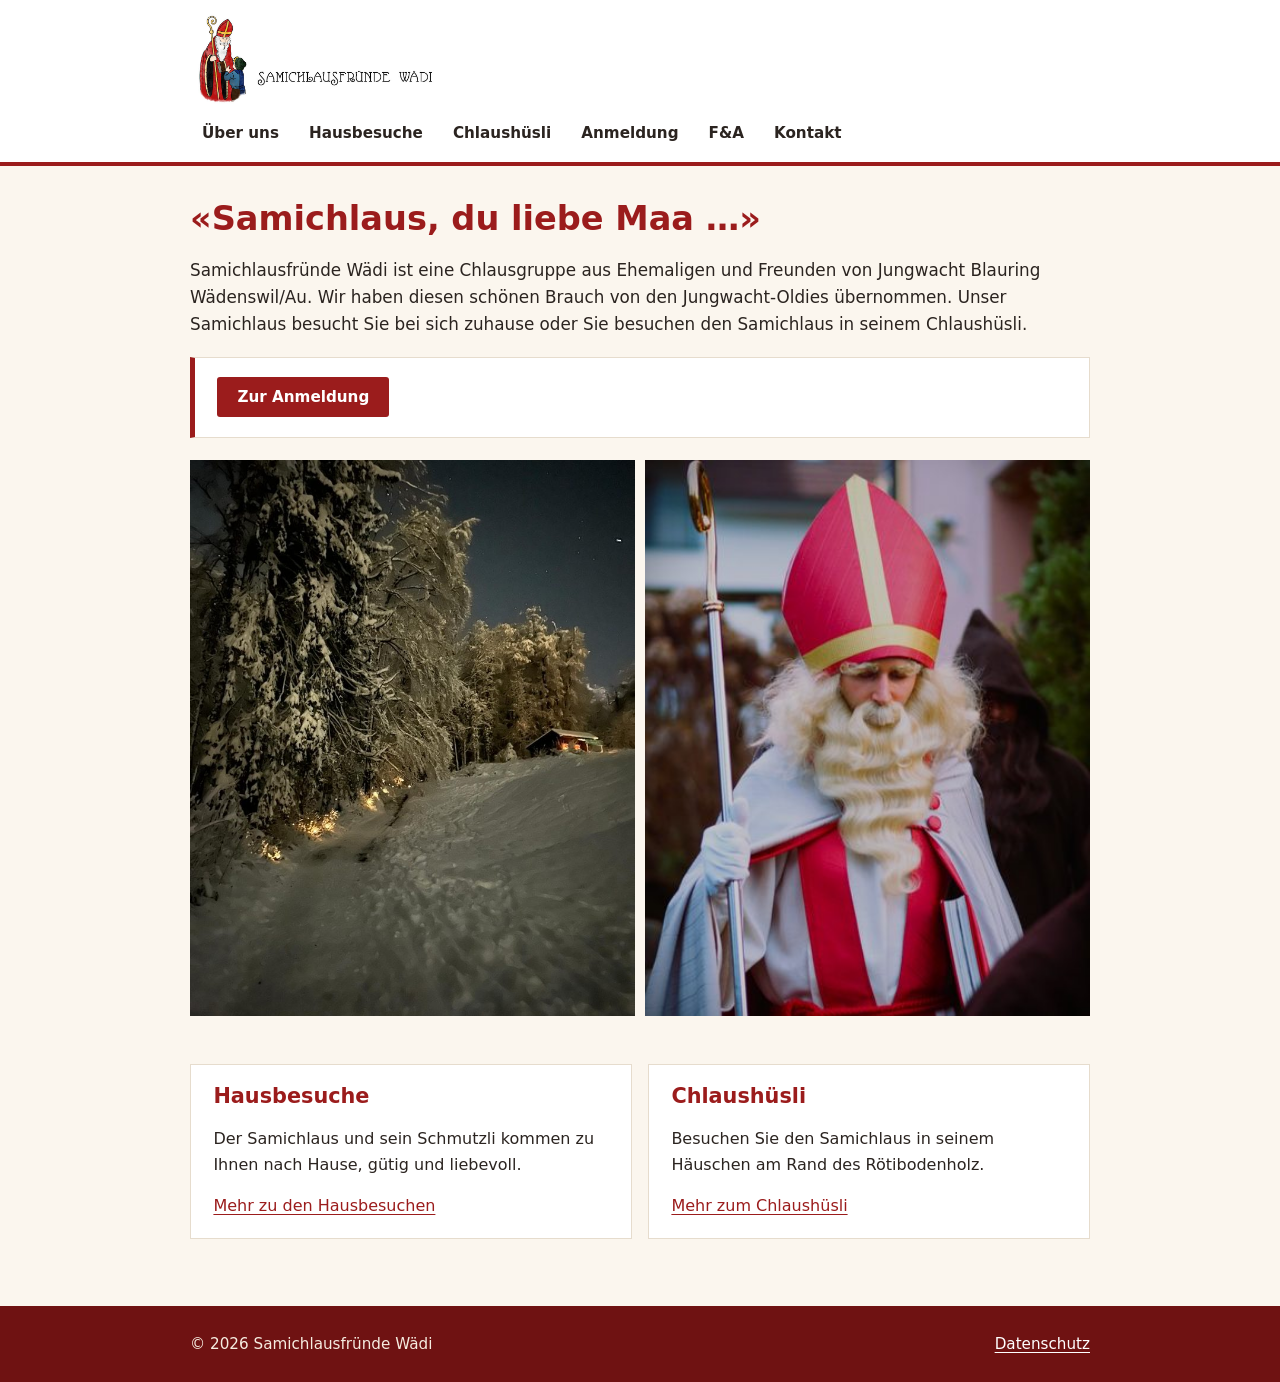
==== index.html @ 023505b0 "Add files via upload" ====
<!doctype html>
<html lang="de-CH">
<head>
<meta charset="utf-8">
<meta name="viewport" content="width=device-width, initial-scale=1">
<title>Samichlausfründe Wädi</title>
<meta name="description" content="Die Samichlausfründe von Wädenswil: Hausbesuche und Besuch im Chlaushüsli.">
<link rel="icon" href="favicon.png" type="image/png">
<link rel="apple-touch-icon" href="apple-touch-icon.png">
<meta property="og:type" content="website">
<meta property="og:locale" content="de_CH">
<meta property="og:site_name" content="Samichlausfründe Wädi">
<meta property="og:title" content="Samichlausfründe Wädi">
<meta property="og:description" content="Die Samichlausfründe von Wädenswil: Hausbesuche und Besuch im Chlaushüsli.">
<meta property="og:image" content="https://samichlausfruende-waedi.ch/og-image.jpg">
<meta name="twitter:card" content="summary_large_image">
<link rel="stylesheet" href="stil.css">
</head>
<body>
<a class="skip" href="#inhalt">Zum Inhalt springen</a>
<header id="kopf"></header>
<main id="inhalt" class="wrap">
  <h1>«Samichlaus, du liebe Maa …»</h1>
  <p class="einstieg">Samichlausfründe Wädi ist eine Chlausgruppe aus Ehemaligen und Freunden von Jungwacht Blauring Wädenswil/Au. Wir haben diesen schönen Brauch von den Jungwacht-Oldies übernommen. Unser Samichlaus besucht Sie bei sich zuhause oder Sie besuchen den Samichlaus in seinem Chlaushüsli.</p>

  <div class="karte hinweis">
    <p data-nur-wenn="anmeldungAb"><strong>Wir freuen uns über Ihre Anmeldung ab <span data-feld="anmeldungAb">November</span>.</strong></p>
    <p data-nur-wenn-leer="anmeldungAb"><a class="knopf" href="anmeldung.html">Zur Anmeldung</a></p>
  </div>

  <div class="galerie" tabindex="0" role="region" aria-label="Fotos, seitlich wischen">
    <figure><img src="img/chlaushuesli-winternacht.jpg" alt="Das Chlaushüsli im Wald in einer verschneiten Winternacht, der Weg ist mit Laternen gesäumt" loading="lazy" width="400" height="500"></figure>
    <figure><img src="img/hausbesuch-samichlaus.jpg" alt="Der Samichlaus mit Mitra und Bischofsstab, im Hintergrund ein Schmutzli" loading="lazy" width="400" height="500"></figure>
  </div>

  <div class="raster">
    <div class="karte">
      <h2>Hausbesuche</h2>
      <p>Der Samichlaus und sein Schmutzli kommen zu Ihnen nach Hause, gütig und liebevoll.</p>
      <p><a href="hausbesuche.html">Mehr zu den Hausbesuchen</a></p>
    </div>
    <div class="karte">
      <h2>Chlaushüsli</h2>
      <p>Besuchen Sie den Samichlaus in seinem Häuschen am Rand des Rötibodenholz.</p>
      <p><a href="chlaushuesli.html">Mehr zum Chlaushüsli</a></p>
    </div>
  </div>
</main>
<footer id="fuss"></footer>
<script src="daten.js"></script>
<script src="seite.js"></script>
</body>
</html>
---- stil.css ----
:root {
  --rot: #9b1c1c;
  --rot-dunkel: #6f1212;
  --akzent: #386888;
  --papier: #fbf6ee;
  --karte: #ffffff;
  --text: #2b2420;
  --text-leise: #6a5f57;
  --linie: #e6dccd;
  --radius: 0;
}
@media (prefers-color-scheme: dark) {
  :root {
    --rot: #e0645c;
    --rot-dunkel: #c94b43;
    --akzent: #84afcf;
    --papier: #1d1816;
    --karte: #2a2320;
    --text: #f2ebe2;
    --text-leise: #bdb1a5;
    --linie: #403732;
  }
  .logo { background: #fff; padding: 4px 8px; }
}
* { box-sizing: border-box; }
[hidden] { display: none !important; }
html { scroll-behavior: smooth; }
body {
  margin: 0;
  background: var(--papier);
  color: var(--text);
  font: 16px/1.6 system-ui, -apple-system, "Segoe UI", Roboto, sans-serif;
}
h1, h2, h3, h4 { font-family: system-ui, -apple-system, "Segoe UI", Roboto, sans-serif; font-weight: 600; line-height: 1.25; color: var(--rot); }
h1 { font-size: clamp(1.6rem, 4vw, 2.1rem); margin: 0 0 .6rem; }
h2 { font-size: 1.3rem; margin: 2rem 0 .5rem; }
h3 { font-size: 1.1rem; margin: 1.3rem 0 .4rem; }
h4 { font-size: 1.05rem; margin: 1.2rem 0 .4rem; }
hr { border: 0; border-top: 1px solid var(--linie); margin: .8rem 0 1.2rem; }
a { color: var(--rot); text-underline-offset: 3px; }
a:hover { color: var(--rot-dunkel); }
:focus-visible { outline: 3px solid var(--akzent); outline-offset: 2px; border-radius: 4px; }
.wrap { width: min(100% - 32px, 900px); margin-inline: auto; }

.skip { position: absolute; left: -999px; }
.skip:focus { left: 16px; top: 8px; background: var(--karte); padding: 8px 12px; z-index: 10; }

header.kopf { background: var(--karte); border-bottom: 4px solid var(--rot); }
.kopf .wrap { display: flex; flex-wrap: wrap; align-items: center; justify-content: space-between; gap: 8px 24px; padding-block: 12px; }
.logo { display: block; height: 96px; width: auto; }
nav ul { list-style: none; display: flex; flex-wrap: wrap; gap: 4px 6px; margin: 0; padding: 0; }
nav a { display: block; padding: 5px 12px; border-radius: 3px; text-decoration: none; color: var(--text); font-weight: 600; font-size: .95rem; }
nav a:hover { color: var(--rot); }
nav a[aria-current="page"] { background: var(--rot); color: #fff; }
@media (prefers-color-scheme: dark) { nav a[aria-current="page"] { color: #1d1816; } }

main { padding-block: 2rem 3rem; }
.einstieg { font-size: 1.05rem; color: var(--text); }
.karte { background: var(--karte); border: 1px solid var(--linie); border-radius: var(--radius); padding: 1.2rem 1.4rem; margin: 1.2rem 0; }
.karte > :first-child { margin-top: 0; }
.karte > :last-child { margin-bottom: 0; }
.hinweis { border-left: 5px solid var(--rot); }
.hinweis > p { margin: 0; }
.hinweis > p:not([hidden]) ~ p:not([hidden]) { margin-top: 1em; }
.raster { display: grid; gap: 16px; grid-template-columns: repeat(auto-fit, minmax(240px, 1fr)); }

.knopf {
  display: inline-block; background: var(--rot); color: #fff; text-decoration: none;
  font-weight: 700; padding: 8px 20px; border-radius: 3px; border: 0; cursor: pointer; font-size: .95rem;
}
.knopf:hover { background: var(--rot-dunkel); color: #fff; }
.knopf.zweit { background: transparent; color: var(--rot); border: 2px solid var(--rot); }
.knopf.zweit:hover { background: var(--rot); color: #fff; }
@media (prefers-color-scheme: dark) { .knopf { color: #1d1816; } .knopf:hover { color: #1d1816; } }

.bild { margin: 1.2rem 0; border-radius: var(--radius); overflow: hidden; border: 1px solid var(--linie); }
.bild img { display: block; width: 100%; height: auto; }
.galerie {
  display: flex; gap: 10px; margin: 1.4rem 0; padding-bottom: 6px;
  overflow-x: auto; scroll-snap-type: x mandatory; -webkit-overflow-scrolling: touch;
  scrollbar-width: thin;
}
.galerie figure { margin: 0; flex: 0 0 72%; max-width: 320px; aspect-ratio: 4 / 5; overflow: hidden; background: var(--linie); scroll-snap-align: start; }
.galerie img { display: block; width: 100%; height: 100%; object-fit: cover; }
@media (min-width: 700px) {
  .galerie figure { flex: 0 0 calc((100% - 20px) / 3); max-width: none; }
}
.galerie-wrap { position: relative; margin: 1.4rem 0; }
.galerie-wrap .galerie { margin: 0; }
.gal-pfeil {
  display: none; position: absolute; top: 50%; transform: translateY(-50%); z-index: 2;
  width: 44px; height: 56px; padding: 0; border: 1px solid var(--linie); background: var(--karte); color: var(--rot);
  font-size: 1.8rem; line-height: 1; cursor: pointer;
}
.gal-pfeil:hover { background: var(--papier); }
.gal-zurueck { left: 0; }
.gal-weiter { right: 0; }
@media (min-width: 700px) {
  .gal-pfeil.aktiv { display: block; }
}
.platzhalter {
  display: grid; place-items: center; min-height: 220px; text-align: center; padding: 1rem;
  background: repeating-linear-gradient(45deg, var(--karte), var(--karte) 12px, var(--papier) 12px, var(--papier) 24px);
  color: var(--text-leise); border: 2px dashed var(--linie); border-radius: var(--radius); margin: 1.2rem 0;
}
.entwurf { background: #fff3cd; color: #5c4400; border: 1px dashed #c8962e; border-radius: 8px; padding: .1rem .5rem; font-size: .9rem; }

details { background: var(--karte); border: 1px solid var(--linie); border-radius: var(--radius); margin: .8rem 0; }
summary { cursor: pointer; font-weight: 600; padding: 14px 18px 14px 46px; color: var(--text); font-size: 1rem; list-style: none; position: relative; }
summary::-webkit-details-marker { display: none; }
summary::before { content: "+"; position: absolute; left: 18px; top: 50%; transform: translateY(-50%); font-weight: 700; color: var(--rot); font-size: 1.2rem; line-height: 1; }
details[open] > summary::before { content: "\2212"; }
details[open] > summary { color: var(--rot); }
details > div { padding: 0 18px 14px; }

form { display: grid; gap: 14px; margin-top: 1rem; }
label { font-weight: 600; display: grid; gap: 4px; }
input, textarea {
  font: inherit; padding: 10px 12px; border-radius: 0; border: 1.5px solid var(--linie);
  background: var(--papier); color: var(--text); width: 100%;
}
textarea { min-height: 150px; resize: vertical; }
.falle { position: absolute; left: -9999px; }

footer { background: var(--rot-dunkel); color: #f6ece0; padding-block: 1.6rem; font-size: .95rem; }
footer a { color: #fff; }
footer .wrap { display: flex; flex-wrap: wrap; justify-content: space-between; gap: 8px 24px; }
@media (prefers-color-scheme: dark) { footer { background: #120e0d; } }

@media print { header nav, footer, .knopf { display: none; } body { font-size: 12pt; } }

/* Menü: auf dem Handy eingeklappt, ab 720px in einer Zeile */
.menueknopf { display: none; }
@media (max-width: 719px) {
  .kopf .wrap { flex-wrap: wrap; flex-direction: row; align-items: center; justify-content: space-between; padding-block: 8px; gap: 0 12px; }
  .logo { height: 62px; }
  .menueknopf {
    display: inline-flex; align-items: center; gap: 12px; background: transparent; color: var(--text);
    border: 0; padding: 10px 2px 10px 10px; font: inherit; font-weight: 400; font-size: 1.1rem; cursor: pointer;
  }
  .menueknopf[aria-expanded="true"] { color: var(--rot); }
  .balken, .balken::before, .balken::after { display: block; width: 18px; height: 2px; background: currentColor; content: ""; position: relative; }
  .balken::before { position: absolute; top: -6px; }
  .balken::after { position: absolute; top: 6px; }
  .menueknopf[aria-expanded="true"] .balken { background: transparent; }
  .menueknopf[aria-expanded="true"] .balken::before { top: 0; transform: rotate(45deg); }
  .menueknopf[aria-expanded="true"] .balken::after { top: 0; transform: rotate(-45deg); }
  .kopf nav { flex-basis: 100%; }
  .js .kopf nav:not(.offen) { display: none; }
  nav ul { flex-direction: column; gap: 0; padding-top: 8px; }
  nav li { border-top: 1px solid var(--linie); }
  nav a { padding: 14px 4px; border-radius: 0; font-size: 1rem; }
  nav a:hover { background: transparent; }
  nav a[aria-current="page"] { background: transparent; color: var(--rot); box-shadow: inset 4px 0 0 var(--rot); padding-left: 14px; }
}

.kartenrahmen { margin: 1.2rem 0 .6rem; border: 1px solid var(--linie); background: var(--linie); }
.kartenrahmen iframe { display: block; width: 100%; height: 440px; border: 0; }
@media (max-width: 560px) { .kartenrahmen iframe { height: 380px; } }

/* Anmeldung: Kästen mit Angaben in Zeilen */
.raster .karte.anm { display: flex; flex-direction: column; margin: 0; }
.karte.anm .knopf { align-self: flex-start; margin-top: auto; }
.eckdaten { display: grid; grid-template-columns: max-content 1fr; gap: .6rem 1.2rem; margin: 0 0 1.4rem; }
.eckdaten dt { font-weight: 600; color: var(--text); }
.eckdaten dd { margin: 0; }
.telgross { font-weight: 400; text-decoration: none; white-space: nowrap; }
@media (max-width: 420px) { .eckdaten { grid-template-columns: 1fr; gap: 0; } .eckdaten dd { margin-bottom: .8rem; } }
.einstieg.frage { color: var(--text); font-weight: 600; }

/* Galerie mit nur zwei Fotos: je die halbe Breite */
@media (min-width: 700px) {
  .galerie:has(figure:nth-child(2):last-child) figure { flex-basis: calc((100% - 10px) / 2); }
}
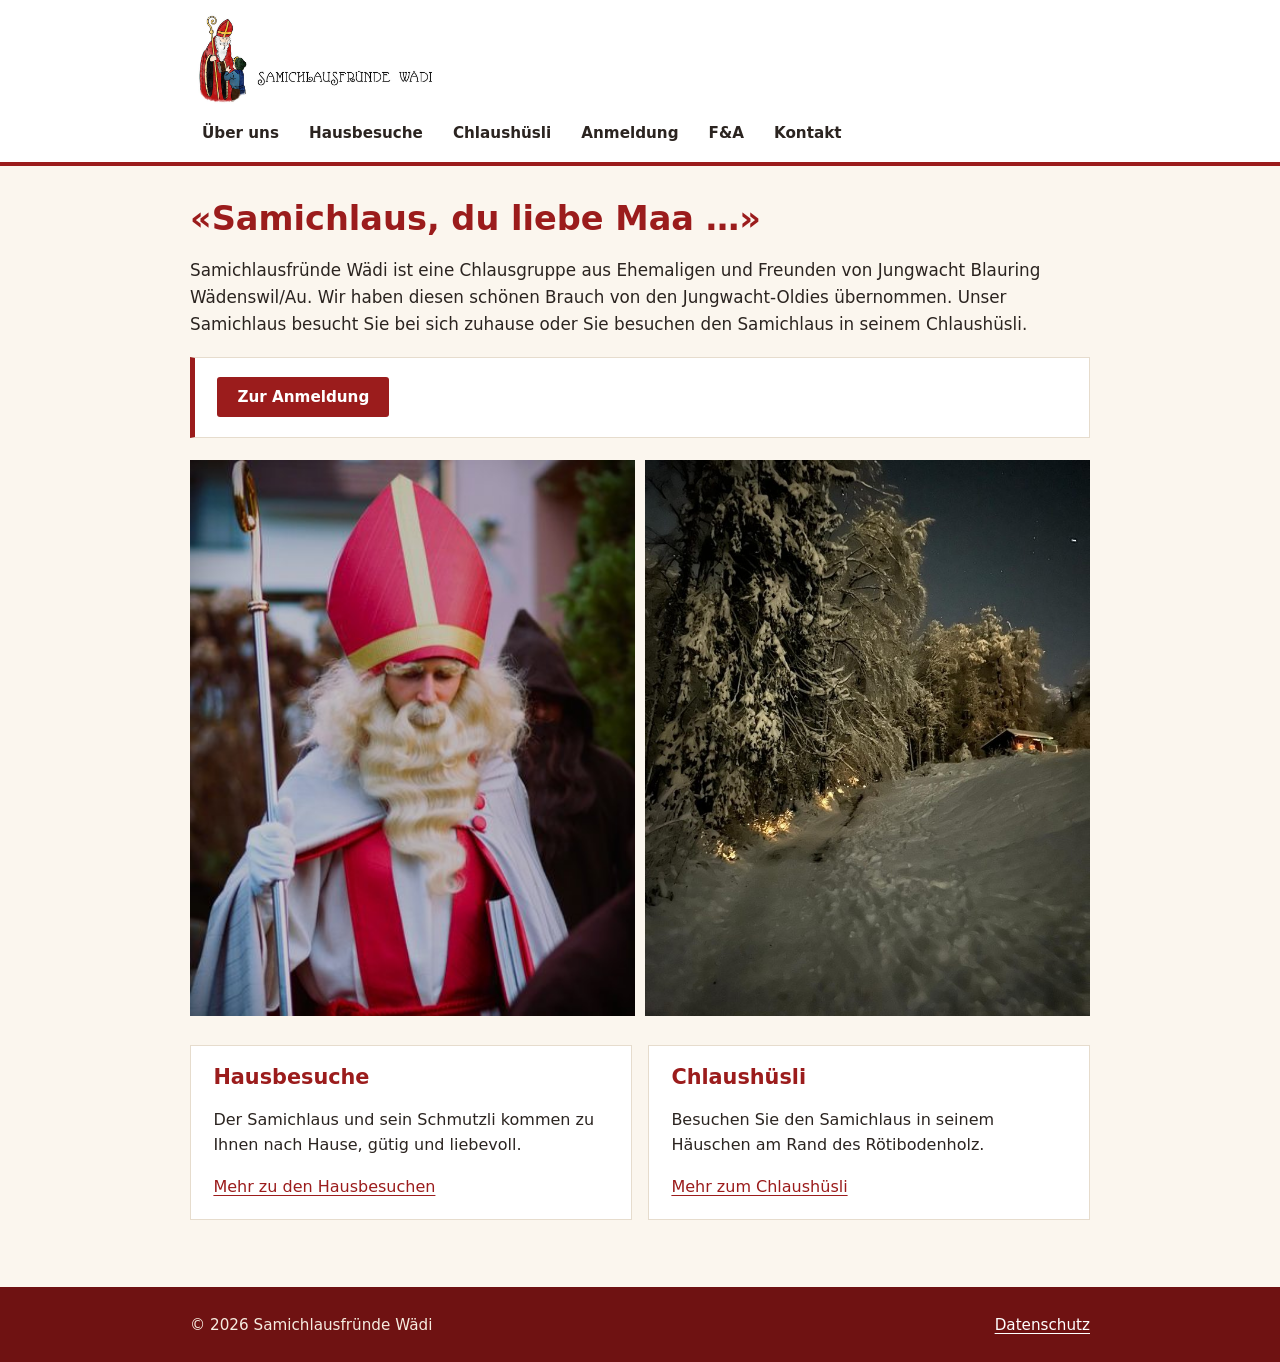
==== commit 5860f927: "Add files via upload" ====
--- a/index.html
+++ b/index.html
@@ -29,8 +29,8 @@
   </div>
 
   <div class="galerie" tabindex="0" role="region" aria-label="Fotos, seitlich wischen">
+    <figure><img src="img/hausbesuch-samichlaus.jpg" alt="Der Samichlaus mit Mitra und Bischofsstab, im Hintergrund ein Schmutzli" loading="lazy" width="400" height="500"></figure>
     <figure><img src="img/chlaushuesli-winternacht.jpg" alt="Das Chlaushüsli im Wald in einer verschneiten Winternacht, der Weg ist mit Laternen gesäumt" loading="lazy" width="400" height="500"></figure>
-    <figure><img src="img/hausbesuch-samichlaus.jpg" alt="Der Samichlaus mit Mitra und Bischofsstab, im Hintergrund ein Schmutzli" loading="lazy" width="400" height="500"></figure>
   </div>
 
   <div class="raster">
--- a/stil.css
+++ b/stil.css
@@ -62,7 +62,8 @@
 .hinweis { border-left: 5px solid var(--rot); }
 .hinweis > p { margin: 0; }
 .hinweis > p:not([hidden]) ~ p:not([hidden]) { margin-top: 1em; }
-.raster { display: grid; gap: 16px; grid-template-columns: repeat(auto-fit, minmax(240px, 1fr)); }
+.raster { display: grid; gap: 16px; grid-template-columns: repeat(auto-fit, minmax(240px, 1fr)); margin: 1.2rem 0; }
+.raster > .karte { margin: 0; }
 
 .knopf {
   display: inline-block; background: var(--rot); color: #fff; text-decoration: none;
@@ -111,9 +112,13 @@
 summary::before { content: "+"; position: absolute; left: 18px; top: 50%; transform: translateY(-50%); font-weight: 700; color: var(--rot); font-size: 1.2rem; line-height: 1; }
 details[open] > summary::before { content: "\2212"; }
 details[open] > summary { color: var(--rot); }
-details > div { padding: 0 18px 14px; }
+details > div { padding: 0 18px 16px; }
+details > div > :first-child, details > div > [hidden]:first-child + :not([hidden]) { margin-top: 0; }
+details > div > :last-child { margin-bottom: 0; }
 
-form { display: grid; gap: 14px; margin-top: 1rem; }
+form { display: grid; gap: 14px; margin-top: 0; }
+form .knopf { justify-self: start; min-width: 155px; }
+button.knopf { font-family: inherit; line-height: 1.6; }
 label { font-weight: 600; display: grid; gap: 4px; }
 input, textarea {
   font: inherit; padding: 10px 12px; border-radius: 0; border: 1.5px solid var(--linie);
@@ -160,7 +165,9 @@
 
 /* Anmeldung: Kästen mit Angaben in Zeilen */
 .raster .karte.anm { display: flex; flex-direction: column; margin: 0; }
-.karte.anm .knopf { align-self: flex-start; margin-top: auto; }
+.karte.anm > h2 { margin-bottom: 0; }
+.karte.anm > p.datum { font-weight: 600; }
+.karte.anm > p { margin: 1em 0 0; }
 .eckdaten { display: grid; grid-template-columns: max-content 1fr; gap: .6rem 1.2rem; margin: 0 0 1.4rem; }
 .eckdaten dt { font-weight: 600; color: var(--text); }
 .eckdaten dd { margin: 0; }
@@ -172,3 +179,7 @@
 @media (min-width: 700px) {
   .galerie:has(figure:nth-child(2):last-child) figure { flex-basis: calc((100% - 10px) / 2); }
 }
+
+/* Button «Zur Anmeldung» am Seitenende: nur auf dem Handy */
+.nur-handy { display: none; margin-top: 2rem; }
+@media (max-width: 719px) { .nur-handy { display: block; } }
